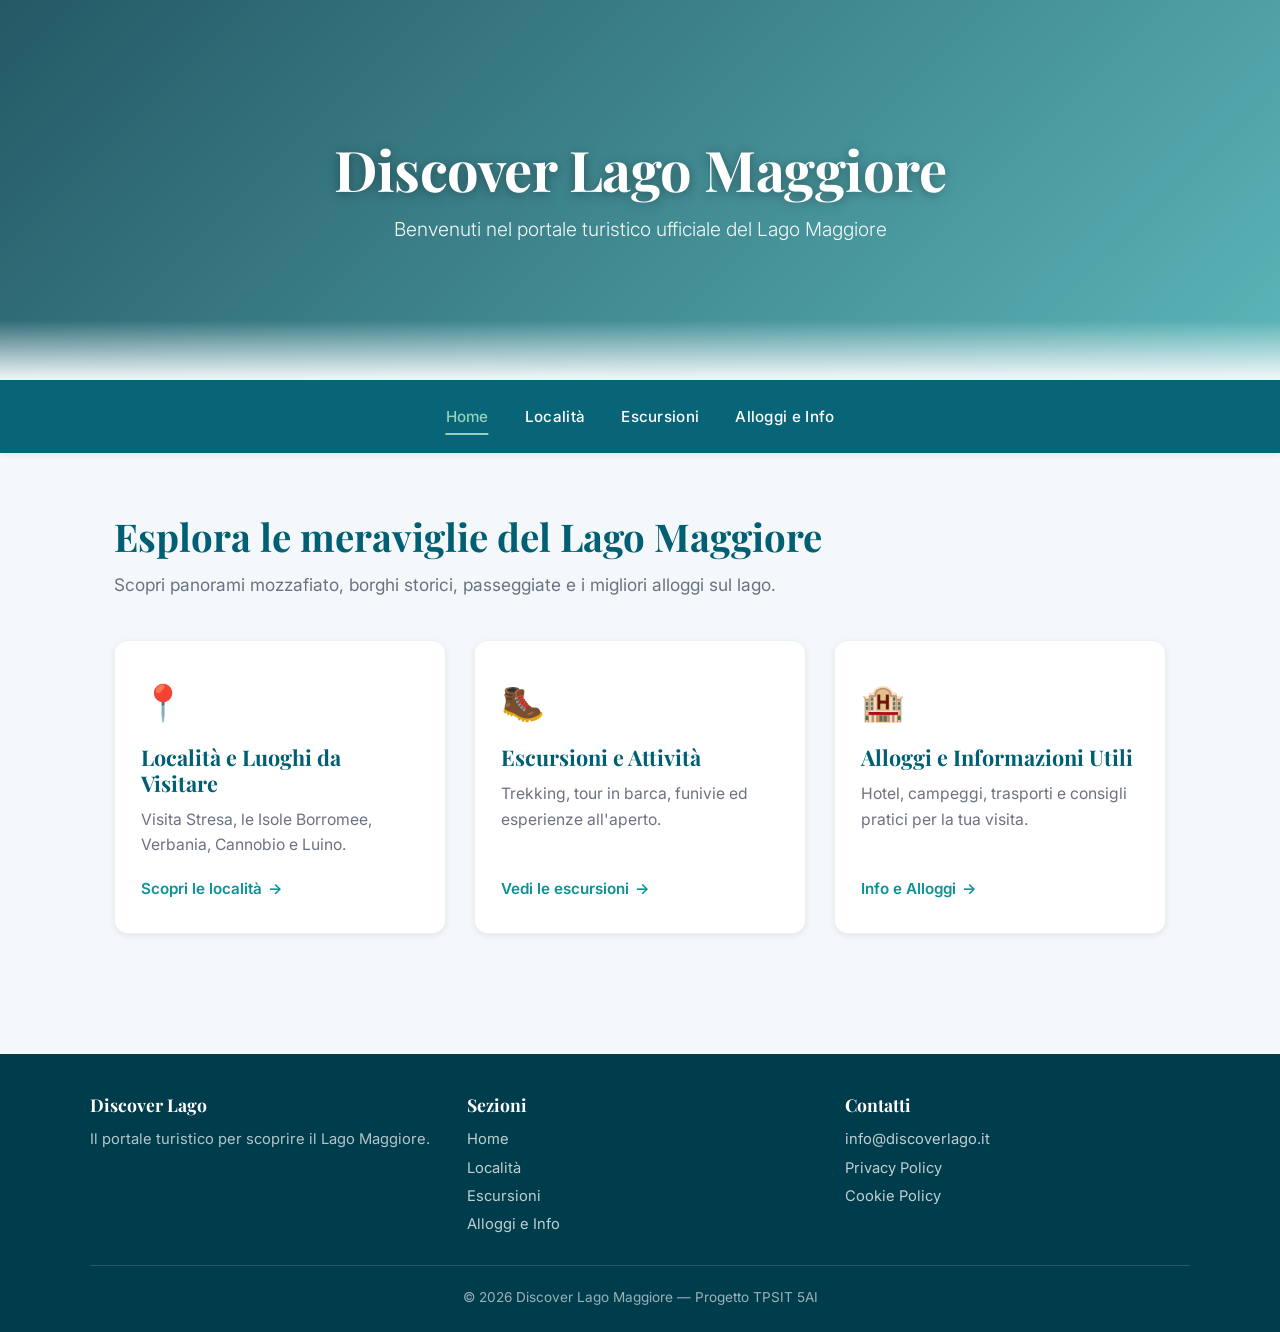
==== index.html @ 08372417 "Add files via upload" ====
<!DOCTYPE html>
<html lang="it">
<head>
    <meta charset="UTF-8">
    <meta name="viewport" content="width=device-width, initial-scale=1.0">
    <meta name="description" content="Portale turistico ufficiale del Lago Maggiore: località, escursioni, alloggi e informazioni utili.">
    <title>Discover Lago Maggiore — Portale Turistico</title>

    <link rel="preconnect" href="https://fonts.googleapis.com">
    <link rel="preconnect" href="https://fonts.gstatic.com" crossorigin>
    <link href="https://fonts.googleapis.com/css2?family=Playfair+Display:wght@600;700&family=Inter:wght@300;400;500;600&display=swap" rel="stylesheet">
    <link rel="stylesheet" href="style.css">
</head>
<body>

    <header class="hero hero--home">
        <h1>Discover Lago Maggiore</h1>
        <p>Benvenuti nel portale turistico ufficiale del Lago Maggiore</p>
    </header>

    <nav aria-label="Navigazione principale">
        <a href="index.html" aria-current="page">Home</a>
        <a href="localita.html">Località</a>
        <a href="escursioni.html">Escursioni</a>
        <a href="alloggi_info.html">Alloggi e Info</a>
    </nav>

    <main>
        <h2 class="page-title">Esplora le meraviglie del Lago Maggiore</h2>
        <p class="page-subtitle">Scopri panorami mozzafiato, borghi storici, passeggiate e i migliori alloggi sul lago.</p>

        <div class="card-container">
            <article class="card">
                <div class="card-icon" aria-hidden="true">📍</div>
                <h3>Località e Luoghi da Visitare</h3>
                <p>Visita Stresa, le Isole Borromee, Verbania, Cannobio e Luino.</p>
                <a href="localita.html">Scopri le località <span aria-hidden="true">→</span></a>
            </article>

            <article class="card">
                <div class="card-icon" aria-hidden="true">🥾</div>
                <h3>Escursioni e Attività</h3>
                <p>Trekking, tour in barca, funivie ed esperienze all'aperto.</p>
                <a href="escursioni.html">Vedi le escursioni <span aria-hidden="true">→</span></a>
            </article>

            <article class="card">
                <div class="card-icon" aria-hidden="true">🏨</div>
                <h3>Alloggi e Informazioni Utili</h3>
                <p>Hotel, campeggi, trasporti e consigli pratici per la tua visita.</p>
                <a href="alloggi_info.html">Info e Alloggi <span aria-hidden="true">→</span></a>
            </article>
        </div>
    </main>

    <footer>
        <div class="footer-content">
            <div>
                <h4>Discover Lago</h4>
                <p>Il portale turistico per scoprire il Lago Maggiore.</p>
            </div>
            <div>
                <h4>Sezioni</h4>
                <a href="index.html">Home</a>
                <a href="localita.html">Località</a>
                <a href="escursioni.html">Escursioni</a>
                <a href="alloggi_info.html">Alloggi e Info</a>
            </div>
            <div>
                <h4>Contatti</h4>
                <a href="mailto:info@discoverlago.it">info@discoverlago.it</a>
                <a href="#">Privacy Policy</a>
                <a href="#">Cookie Policy</a>
            </div>
        </div>
        <p class="footer-copy">&copy; 2026 Discover Lago Maggiore — Progetto TPSIT 5AI</p>
    </footer>

</body>
</html>
---- style.css ----
/* ============================================================
   DISCOVER LAGO MAGGIORE — Foglio di stile condiviso
   ============================================================ */

/* ---------- RESET & VARIABILI ---------- */
*, *::before, *::after {
    box-sizing: border-box;
    margin: 0;
    padding: 0;
}

:root {
    --primary:       #005f73;
    --primary-dark:  #003d4c;
    --accent:        #0a9396;
    --accent-light:  #94d2bd;
    --sand:          #ee9b00;
    --bg:            #f4f8fb;
    --text:          #1f2937;
    --text-muted:    #6b7280;
    --white:         #ffffff;
    --shadow-sm:     0 2px 6px rgba(0, 0, 0, 0.08);
    --shadow-md:     0 8px 24px rgba(0, 0, 0, 0.10);
    --shadow-lg:     0 16px 40px rgba(0, 95, 115, 0.20);
    --radius:        14px;
    --radius-sm:     8px;
    --transition:    all 0.3s ease;
}

/* ---------- BASE ---------- */
html { scroll-behavior: smooth; }

body {
    font-family: 'Inter', system-ui, -apple-system, sans-serif;
    background-color: var(--bg);
    color: var(--text);
    line-height: 1.65;
    -webkit-font-smoothing: antialiased;
    min-height: 100vh;
    display: flex;
    flex-direction: column;
}

h1, h2, h3, h4 {
    font-family: 'Playfair Display', Georgia, serif;
    line-height: 1.2;
}

img { max-width: 100%; display: block; }

a { color: var(--accent); }

/* ---------- HEADER / HERO ---------- */
header.hero {
    position: relative;
    min-height: 380px;
    display: flex;
    flex-direction: column;
    justify-content: center;
    align-items: center;
    text-align: center;
    padding: 70px 20px;
    color: var(--white);
    overflow: hidden;
}

header.hero::before {
    content: '';
    position: absolute;
    inset: 0;
    background: linear-gradient(135deg, rgba(0, 61, 76, 0.85), rgba(10, 147, 150, 0.65));
    z-index: 0;
}

header.hero::after {
    content: '';
    position: absolute;
    bottom: 0; left: 0; right: 0;
    height: 60px;
    background: linear-gradient(to bottom, transparent, var(--bg));
    pointer-events: none;
    z-index: 1;
}

header.hero > * { position: relative; z-index: 2; }

header.hero h1 {
    font-size: clamp(2rem, 5vw, 3.5rem);
    font-weight: 700;
    letter-spacing: -0.5px;
    margin-bottom: 12px;
    text-shadow: 0 2px 12px rgba(0, 0, 0, 0.35);
}

header.hero p {
    font-size: clamp(1rem, 2vw, 1.2rem);
    font-weight: 300;
    max-width: 640px;
    opacity: 0.95;
}

/* Sfondi hero per pagina */
.hero--home {
    background: url('https://images.unsplash.com/photo-1533165861871-8b780b3d1605?auto=format&fit=crop&w=1600&q=80') center/cover no-repeat;
}
.hero--localita {
    background: url('https://images.unsplash.com/photo-1516483638261-f4dbaf036963?auto=format&fit=crop&w=1600&q=80') center/cover no-repeat;
}
.hero--escursioni {
    background: url('https://images.unsplash.com/photo-1551632811-561732d1e306?auto=format&fit=crop&w=1600&q=80') center/cover no-repeat;
}
.hero--alloggi {
    background: url('https://images.unsplash.com/photo-1571003123894-1f0594d2b5d9?auto=format&fit=crop&w=1600&q=80') center/cover no-repeat;
}

/* ---------- NAV ---------- */
nav {
    position: sticky;
    top: 0;
    z-index: 100;
    background: rgba(0, 95, 115, 0.97);
    backdrop-filter: blur(8px);
    -webkit-backdrop-filter: blur(8px);
    padding: 14px 20px;
    text-align: center;
    box-shadow: var(--shadow-sm);
}

nav a {
    display: inline-block;
    color: var(--white);
    text-decoration: none;
    margin: 6px 16px;
    font-weight: 500;
    font-size: 0.95rem;
    letter-spacing: 0.3px;
    position: relative;
    padding: 4px 0;
    transition: var(--transition);
}

nav a::after {
    content: '';
    position: absolute;
    bottom: -2px;
    left: 50%;
    width: 0;
    height: 2px;
    background: var(--accent-light);
    transition: var(--transition);
    transform: translateX(-50%);
}

nav a:hover::after,
nav a:focus-visible::after,
nav a[aria-current="page"]::after {
    width: 100%;
}

nav a:hover,
nav a[aria-current="page"] {
    color: var(--accent-light);
}

/* ---------- MAIN ---------- */
main {
    max-width: 1100px;
    margin: 0 auto;
    padding: 60px 24px 40px;
    width: 100%;
    flex: 1;
}

.page-title {
    font-size: clamp(1.8rem, 3.5vw, 2.4rem);
    color: var(--primary);
    margin-bottom: 12px;
}

.page-subtitle {
    font-size: 1.08rem;
    color: var(--text-muted);
    max-width: 720px;
    margin-bottom: 40px;
}

/* ---------- CARD BASE ---------- */
.card-container {
    display: grid;
    grid-template-columns: repeat(auto-fit, minmax(280px, 1fr));
    gap: 28px;
    margin-top: 20px;
}

.card {
    position: relative;
    background: var(--white);
    border-radius: var(--radius);
    padding: 32px 26px;
    box-shadow: var(--shadow-sm);
    border: 1px solid rgba(0, 95, 115, 0.08);
    overflow: hidden;
    transition: var(--transition);
    display: flex;
    flex-direction: column;
}

.card::before {
    content: '';
    position: absolute;
    top: 0; left: 0;
    width: 100%;
    height: 5px;
    background: linear-gradient(90deg, var(--accent), var(--accent-light));
    transform: scaleX(0);
    transform-origin: left;
    transition: transform 0.4s ease;
}

.card:hover {
    transform: translateY(-8px);
    box-shadow: var(--shadow-lg);
    border-color: transparent;
}

.card:hover::before { transform: scaleX(1); }

.card-icon {
    font-size: 2.2rem;
    margin-bottom: 14px;
    display: inline-block;
    transition: transform 0.3s ease;
}

.card:hover .card-icon { transform: scale(1.15) rotate(-5deg); }

.card h3 {
    font-size: 1.35rem;
    color: var(--primary);
    margin-bottom: 10px;
}

.card p {
    color: var(--text-muted);
    font-size: 0.98rem;
    flex-grow: 1;
}

.card a {
    display: inline-flex;
    align-items: center;
    gap: 6px;
    margin-top: 18px;
    color: var(--accent);
    font-weight: 600;
    font-size: 0.95rem;
    text-decoration: none;
    transition: var(--transition);
}

.card a span { transition: transform 0.3s ease; }
.card a:hover, .card a:focus-visible { color: var(--primary); }
.card a:hover span { transform: translateX(4px); }

/* ---------- IMAGE CARD (Località / Escursioni) ---------- */
.image-card {
    background: var(--white);
    border-radius: var(--radius);
    overflow: hidden;
    box-shadow: var(--shadow-sm);
    border: 1px solid rgba(0, 95, 115, 0.08);
    transition: var(--transition);
    display: flex;
    flex-direction: column;
}

.image-card:hover {
    transform: translateY(-8px);
    box-shadow: var(--shadow-lg);
}

.image-card-media {
    position: relative;
    height: 200px;
    overflow: hidden;
}

.image-card-media img {
    width: 100%;
    height: 100%;
    object-fit: cover;
    transition: transform 0.6s ease;
}

.image-card:hover .image-card-media img {
    transform: scale(1.08);
}

.image-card-media::after {
    content: '';
    position: absolute;
    inset: 0;
    background: linear-gradient(to top, rgba(0, 0, 0, 0.55), transparent 55%);
    pointer-events: none;
}

.image-card-badge {
    position: absolute;
    top: 14px;
    left: 14px;
    z-index: 2;
    background: var(--sand);
    color: var(--white);
    width: 38px;
    height: 38px;
    border-radius: 50%;
    display: flex;
    align-items: center;
    justify-content: center;
    font-family: 'Playfair Display', serif;
    font-weight: 700;
    font-size: 1.15rem;
    box-shadow: 0 4px 12px rgba(0, 0, 0, 0.25);
}

.image-card-title {
    position: absolute;
    bottom: 12px;
    left: 18px;
    right: 18px;
    z-index: 2;
    color: var(--white);
    font-family: 'Playfair Display', serif;
    font-size: 1.25rem;
    font-weight: 700;
    text-shadow: 0 2px 6px rgba(0, 0, 0, 0.4);
}

.image-card-body {
    padding: 20px 22px 24px;
}

.image-card-body p {
    color: var(--text-muted);
    font-size: 0.97rem;
    margin: 0;
}

/* ---------- ICON LIST (Alloggi) ---------- */
.icon-list {
    list-style: none;
    padding: 0;
    margin: 0;
    display: flex;
    flex-direction: column;
    gap: 18px;
}

.icon-list li {
    display: flex;
    gap: 14px;
    align-items: flex-start;
}

.icon-list-icon {
    flex-shrink: 0;
    width: 42px;
    height: 42px;
    border-radius: 50%;
    background: linear-gradient(135deg, var(--accent-light), var(--accent));
    color: var(--white);
    display: flex;
    align-items: center;
    justify-content: center;
    font-size: 1.2rem;
    box-shadow: 0 4px 10px rgba(10, 147, 150, 0.25);
}

.icon-list-content strong {
    display: block;
    color: var(--primary);
    font-size: 1rem;
    margin-bottom: 2px;
}

.icon-list-content span {
    display: block;
    color: var(--text-muted);
    font-size: 0.93rem;
}

/* ---------- FOOTER ---------- */
footer {
    background: var(--primary-dark);
    color: rgba(255, 255, 255, 0.85);
    padding: 40px 24px 24px;
    margin-top: 80px;
    font-size: 0.92rem;
}

.footer-content {
    max-width: 1100px;
    margin: 0 auto;
    display: grid;
    grid-template-columns: repeat(auto-fit, minmax(220px, 1fr));
    gap: 32px;
    padding-bottom: 24px;
    border-bottom: 1px solid rgba(255, 255, 255, 0.15);
}

.footer-content h4 {
    color: var(--white);
    margin-bottom: 12px;
    font-size: 1.1rem;
}

.footer-content a {
    color: rgba(255, 255, 255, 0.75);
    text-decoration: none;
    display: block;
    margin: 4px 0;
    transition: var(--transition);
}

.footer-content a:hover {
    color: var(--accent-light);
    padding-left: 4px;
}

.footer-content p {
    color: rgba(255, 255, 255, 0.7);
}

.footer-copy {
    max-width: 1100px;
    margin: 20px auto 0;
    text-align: center;
    color: rgba(255, 255, 255, 0.6);
    font-size: 0.85rem;
}

/* ---------- RESPONSIVE ---------- */
@media (max-width: 640px) {
    header.hero {
        min-height: 300px;
        padding: 50px 16px;
    }
    nav a {
        margin: 4px 10px;
        font-size: 0.88rem;
    }
    main { padding: 40px 16px 20px; }
    .card { padding: 26px 22px; }
    .card-container { gap: 20px; }
    .image-card-media { height: 180px; }
    .image-card-title { font-size: 1.1rem; }
}

/* ---------- ANIMAZIONI ---------- */
@keyframes fadeInUp {
    from { opacity: 0; transform: translateY(24px); }
    to   { opacity: 1; transform: translateY(0); }
}

.card,
.image-card {
    animation: fadeInUp 0.6s ease both;
}

.card:nth-child(1), .image-card:nth-child(1) { animation-delay: 0.05s; }
.card:nth-child(2), .image-card:nth-child(2) { animation-delay: 0.12s; }
.card:nth-child(3), .image-card:nth-child(3) { animation-delay: 0.19s; }
.image-card:nth-child(4) { animation-delay: 0.26s; }
.image-card:nth-child(5) { animation-delay: 0.33s; }

@media (prefers-reduced-motion: reduce) {
    *, *::before, *::after {
        animation-duration: 0.01ms !important;
        transition-duration: 0.01ms !important;
    }
}
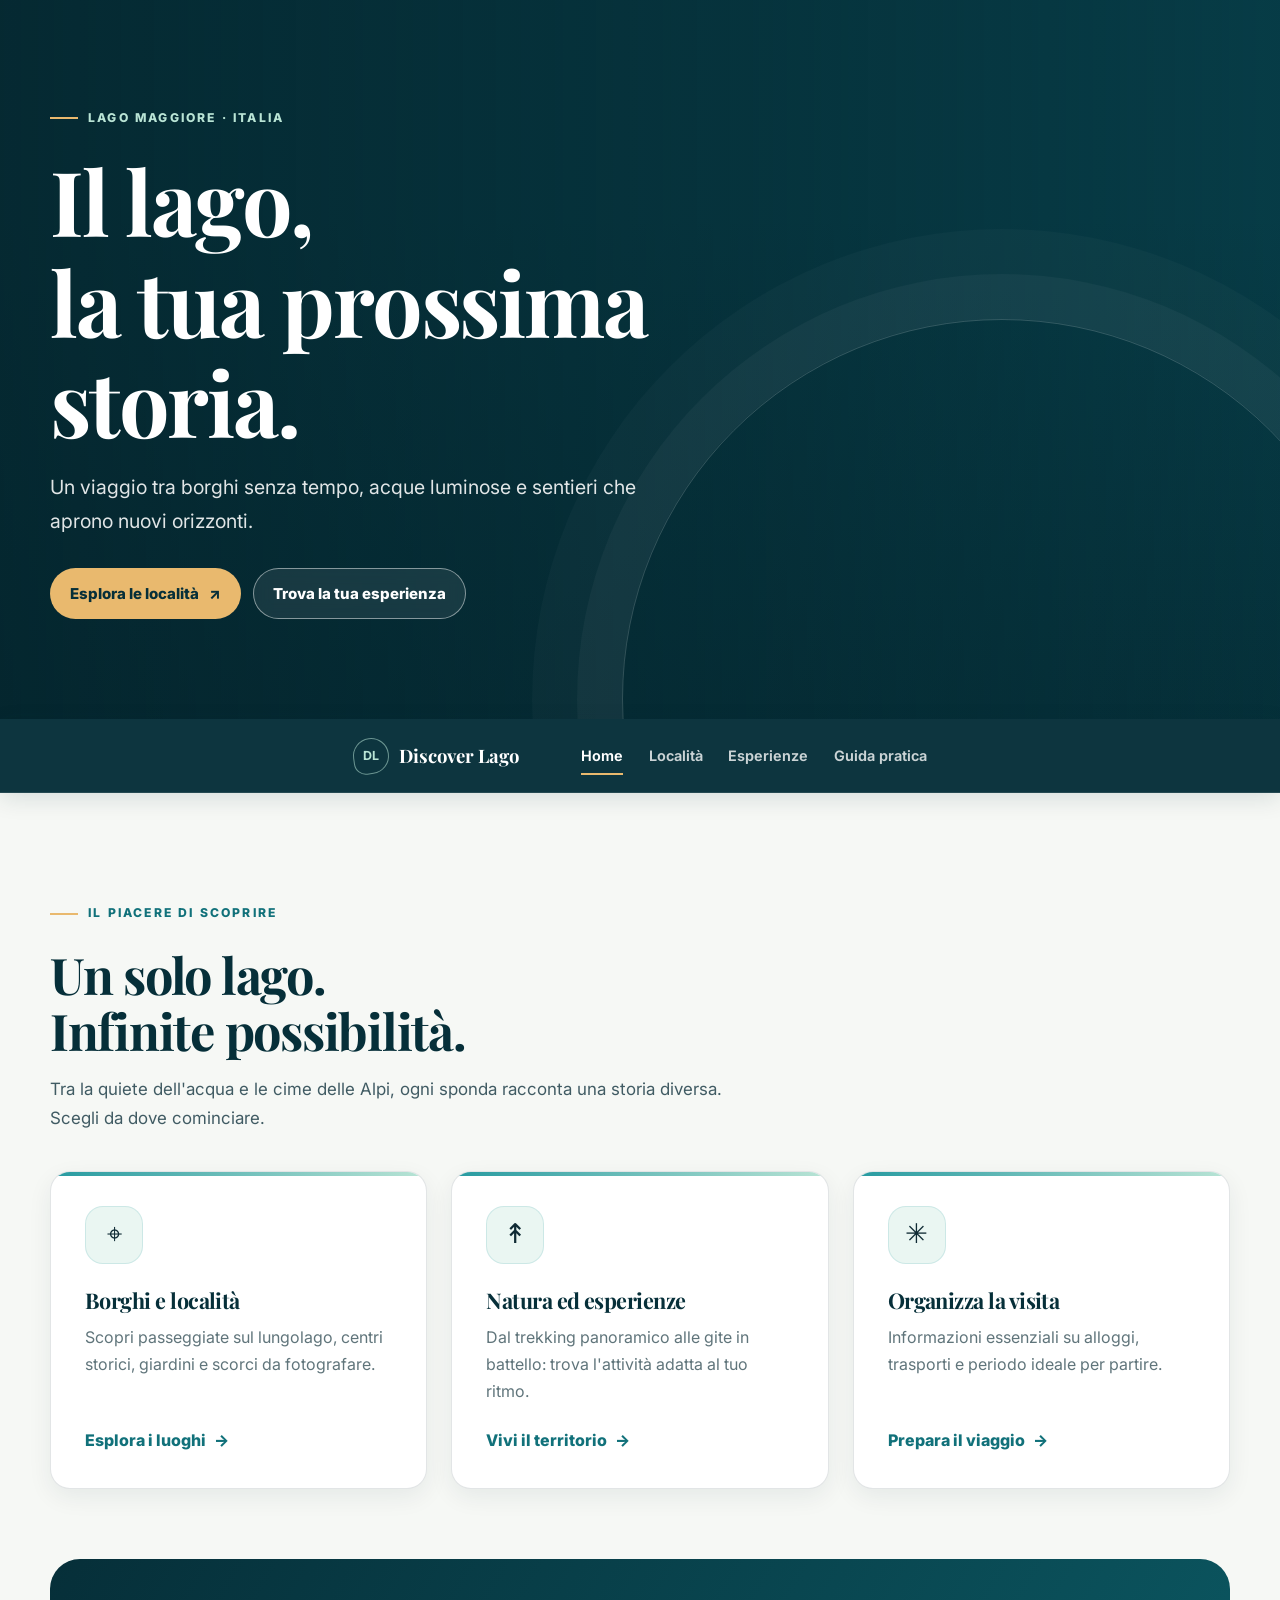
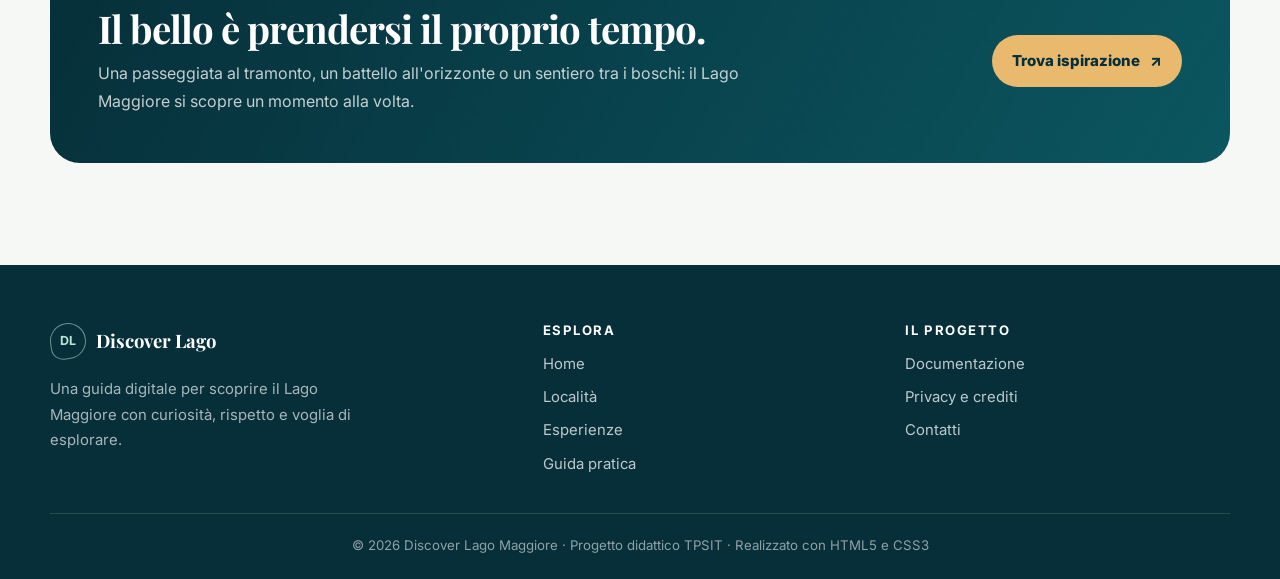
==== commit 0c03354f: "feat: refresh home page and navigation" ====
--- a/index.html
+++ b/index.html
@@ -1,80 +1,61 @@
-<!DOCTYPE html>
-<html lang="it">
-<head>
-    <meta charset="UTF-8">
-    <meta name="viewport" content="width=device-width, initial-scale=1.0">
-    <meta name="description" content="Portale turistico ufficiale del Lago Maggiore: località, escursioni, alloggi e informazioni utili.">
-    <title>Discover Lago Maggiore — Portale Turistico</title>
-
-    <link rel="preconnect" href="https://fonts.googleapis.com">
-    <link rel="preconnect" href="https://fonts.gstatic.com" crossorigin>
-    <link href="https://fonts.googleapis.com/css2?family=Playfair+Display:wght@600;700&family=Inter:wght@300;400;500;600&display=swap" rel="stylesheet">
-    <link rel="stylesheet" href="style.css">
-</head>
-<body>
-
-    <header class="hero hero--home">
-        <h1>Discover Lago Maggiore</h1>
-        <p>Benvenuti nel portale turistico ufficiale del Lago Maggiore</p>
-    </header>
-
-    <nav aria-label="Navigazione principale">
-        <a href="index.html" aria-current="page">Home</a>
-        <a href="localita.html">Località</a>
-        <a href="escursioni.html">Escursioni</a>
-        <a href="alloggi_info.html">Alloggi e Info</a>
-    </nav>
-
-    <main>
-        <h2 class="page-title">Esplora le meraviglie del Lago Maggiore</h2>
-        <p class="page-subtitle">Scopri panorami mozzafiato, borghi storici, passeggiate e i migliori alloggi sul lago.</p>
-
-        <div class="card-container">
-            <article class="card">
-                <div class="card-icon" aria-hidden="true">📍</div>
-                <h3>Località e Luoghi da Visitare</h3>
-                <p>Visita Stresa, le Isole Borromee, Verbania, Cannobio e Luino.</p>
-                <a href="localita.html">Scopri le località <span aria-hidden="true">→</span></a>
-            </article>
-
-            <article class="card">
-                <div class="card-icon" aria-hidden="true">🥾</div>
-                <h3>Escursioni e Attività</h3>
-                <p>Trekking, tour in barca, funivie ed esperienze all'aperto.</p>
-                <a href="escursioni.html">Vedi le escursioni <span aria-hidden="true">→</span></a>
-            </article>
-
-            <article class="card">
-                <div class="card-icon" aria-hidden="true">🏨</div>
-                <h3>Alloggi e Informazioni Utili</h3>
-                <p>Hotel, campeggi, trasporti e consigli pratici per la tua visita.</p>
-                <a href="alloggi_info.html">Info e Alloggi <span aria-hidden="true">→</span></a>
-            </article>
-        </div>
-    </main>
-
-    <footer>
-        <div class="footer-content">
-            <div>
-                <h4>Discover Lago</h4>
-                <p>Il portale turistico per scoprire il Lago Maggiore.</p>
-            </div>
-            <div>
-                <h4>Sezioni</h4>
-                <a href="index.html">Home</a>
-                <a href="localita.html">Località</a>
-                <a href="escursioni.html">Escursioni</a>
-                <a href="alloggi_info.html">Alloggi e Info</a>
-            </div>
-            <div>
-                <h4>Contatti</h4>
-                <a href="mailto:info@discoverlago.it">info@discoverlago.it</a>
-                <a href="#">Privacy Policy</a>
-                <a href="#">Cookie Policy</a>
-            </div>
-        </div>
-        <p class="footer-copy">&copy; 2026 Discover Lago Maggiore — Progetto TPSIT 5AI</p>
-    </footer>
-
-</body>
+<!doctype html>
+<html lang="it">
+<head>
+  <meta charset="utf-8">
+  <meta name="viewport" content="width=device-width, initial-scale=1">
+  <meta name="description" content="Scopri il Lago Maggiore: località, escursioni, esperienze all'aperto e consigli pratici per organizzare il tuo viaggio.">
+  <meta name="theme-color" content="#062f39">
+  <title>Discover Lago — Scopri il Lago Maggiore</title>
+  <link rel="preconnect" href="https://fonts.googleapis.com">
+  <link rel="preconnect" href="https://fonts.gstatic.com" crossorigin>
+  <link href="https://fonts.googleapis.com/css2?family=Inter:wght@400;500;600;700;800&family=Playfair+Display:wght@600;700&display=swap" rel="stylesheet">
+  <link rel="stylesheet" href="style.css">
+</head>
+<body>
+<a class="skip-link" href="#contenuto">Salta al contenuto</a>
+<header class="hero hero--home">
+  <div class="hero-content">
+    <span class="eyebrow">Lago Maggiore · Italia</span>
+    <h1>Il lago, <br>la tua prossima storia.</h1><p>Un viaggio tra borghi senza tempo, acque luminose e sentieri che aprono nuovi orizzonti.</p><div class="hero-actions"><a class="button" href="localita.html">Esplora le località <span aria-hidden="true">↗</span></a><a class="button button--ghost" href="escursioni.html">Trova la tua esperienza</a></div>
+  </div>
+</header>
+<div class="site-nav">
+  <a class="brand" href="index.html" aria-label="Discover Lago — pagina iniziale"><span class="brand-mark" aria-hidden="true"><span>DL</span></span>Discover Lago</a>
+  <nav aria-label="Navigazione principale">
+    <a href="index.html" aria-current="page">Home</a>
+    <a href="localita.html" >Località</a>
+    <a href="escursioni.html" >Esperienze</a>
+    <a href="alloggi_info.html" >Guida pratica</a>
+  </nav>
+</div>
+<main id="contenuto">
+  <section aria-labelledby="intro-title">
+    <div class="section-heading">
+      <span class="eyebrow">Il piacere di scoprire</span>
+      <h2 id="intro-title">Un solo lago.<br>Infinite possibilità.</h2>
+      <p>Tra la quiete dell'acqua e le cime delle Alpi, ogni sponda racconta una storia diversa. Scegli da dove cominciare.</p>
+    </div>
+    <div class="card-container">
+      <article class="card"><div class="card-icon" aria-hidden="true">⌖</div><h3>Borghi e località</h3><p>Scopri passeggiate sul lungolago, centri storici, giardini e scorci da fotografare.</p><a class="card-link" href="localita.html">Esplora i luoghi <span aria-hidden="true">→</span></a></article>
+      <article class="card"><div class="card-icon" aria-hidden="true">↟</div><h3>Natura ed esperienze</h3><p>Dal trekking panoramico alle gite in battello: trova l'attività adatta al tuo ritmo.</p><a class="card-link" href="escursioni.html">Vivi il territorio <span aria-hidden="true">→</span></a></article>
+      <article class="card"><div class="card-icon" aria-hidden="true">✳</div><h3>Organizza la visita</h3><p>Informazioni essenziali su alloggi, trasporti e periodo ideale per partire.</p><a class="card-link" href="alloggi_info.html">Prepara il viaggio <span aria-hidden="true">→</span></a></article>
+    </div>
+  </section>
+  <section class="feature-band" aria-labelledby="feature-title">
+    <div><h2 id="feature-title">Il bello è prendersi il proprio tempo.</h2><p>Una passeggiata al tramonto, un battello all'orizzonte o un sentiero tra i boschi: il Lago Maggiore si scopre un momento alla volta.</p></div>
+    <a class="button" href="escursioni.html">Trova ispirazione <span aria-hidden="true">↗</span></a>
+  </section>
+</main>
+<footer>
+  <div class="footer-content">
+    <div class="footer-brand">
+      <a class="brand" href="index.html"><span class="brand-mark" aria-hidden="true"><span>DL</span></span>Discover Lago</a>
+      <p>Una guida digitale per scoprire il Lago Maggiore con curiosità, rispetto e voglia di esplorare.</p>
+    </div>
+    <div><h2>Esplora</h2><div class="footer-links"><a href="index.html">Home</a><a href="localita.html">Località</a><a href="escursioni.html">Esperienze</a><a href="alloggi_info.html">Guida pratica</a></div></div>
+    <div><h2>Il progetto</h2><div class="footer-links"><a href="README.md">Documentazione</a><a href="privacy.html">Privacy e crediti</a><a href="mailto:info@discoverlago.it">Contatti</a></div></div>
+  </div>
+  <div class="footer-bottom">© 2026 Discover Lago Maggiore · Progetto didattico TPSIT · Realizzato con HTML5 e CSS3</div>
+</footer>
+</body>
 </html>
--- a/style.css
+++ b/style.css
@@ -1,481 +1,378 @@
-/* ============================================================
-   DISCOVER LAGO MAGGIORE — Foglio di stile condiviso
-   ============================================================ */
-
-/* ---------- RESET & VARIABILI ---------- */
-*, *::before, *::after {
-    box-sizing: border-box;
-    margin: 0;
-    padding: 0;
-}
-
-:root {
-    --primary:       #005f73;
-    --primary-dark:  #003d4c;
-    --accent:        #0a9396;
-    --accent-light:  #94d2bd;
-    --sand:          #ee9b00;
-    --bg:            #f4f8fb;
-    --text:          #1f2937;
-    --text-muted:    #6b7280;
-    --white:         #ffffff;
-    --shadow-sm:     0 2px 6px rgba(0, 0, 0, 0.08);
-    --shadow-md:     0 8px 24px rgba(0, 0, 0, 0.10);
-    --shadow-lg:     0 16px 40px rgba(0, 95, 115, 0.20);
-    --radius:        14px;
-    --radius-sm:     8px;
-    --transition:    all 0.3s ease;
-}
-
-/* ---------- BASE ---------- */
-html { scroll-behavior: smooth; }
-
-body {
-    font-family: 'Inter', system-ui, -apple-system, sans-serif;
-    background-color: var(--bg);
-    color: var(--text);
-    line-height: 1.65;
-    -webkit-font-smoothing: antialiased;
-    min-height: 100vh;
-    display: flex;
-    flex-direction: column;
-}
-
-h1, h2, h3, h4 {
-    font-family: 'Playfair Display', Georgia, serif;
-    line-height: 1.2;
-}
-
-img { max-width: 100%; display: block; }
-
-a { color: var(--accent); }
-
-/* ---------- HEADER / HERO ---------- */
-header.hero {
-    position: relative;
-    min-height: 380px;
-    display: flex;
-    flex-direction: column;
-    justify-content: center;
-    align-items: center;
-    text-align: center;
-    padding: 70px 20px;
-    color: var(--white);
-    overflow: hidden;
-}
-
-header.hero::before {
-    content: '';
-    position: absolute;
-    inset: 0;
-    background: linear-gradient(135deg, rgba(0, 61, 76, 0.85), rgba(10, 147, 150, 0.65));
-    z-index: 0;
-}
-
-header.hero::after {
-    content: '';
-    position: absolute;
-    bottom: 0; left: 0; right: 0;
-    height: 60px;
-    background: linear-gradient(to bottom, transparent, var(--bg));
-    pointer-events: none;
-    z-index: 1;
-}
-
-header.hero > * { position: relative; z-index: 2; }
-
-header.hero h1 {
-    font-size: clamp(2rem, 5vw, 3.5rem);
-    font-weight: 700;
-    letter-spacing: -0.5px;
-    margin-bottom: 12px;
-    text-shadow: 0 2px 12px rgba(0, 0, 0, 0.35);
-}
-
-header.hero p {
-    font-size: clamp(1rem, 2vw, 1.2rem);
-    font-weight: 300;
-    max-width: 640px;
-    opacity: 0.95;
-}
-
-/* Sfondi hero per pagina */
-.hero--home {
-    background: url('https://images.unsplash.com/photo-1533165861871-8b780b3d1605?auto=format&fit=crop&w=1600&q=80') center/cover no-repeat;
-}
-.hero--localita {
-    background: url('https://images.unsplash.com/photo-1516483638261-f4dbaf036963?auto=format&fit=crop&w=1600&q=80') center/cover no-repeat;
-}
-.hero--escursioni {
-    background: url('https://images.unsplash.com/photo-1551632811-561732d1e306?auto=format&fit=crop&w=1600&q=80') center/cover no-repeat;
-}
-.hero--alloggi {
-    background: url('https://images.unsplash.com/photo-1571003123894-1f0594d2b5d9?auto=format&fit=crop&w=1600&q=80') center/cover no-repeat;
-}
-
-/* ---------- NAV ---------- */
-nav {
-    position: sticky;
-    top: 0;
-    z-index: 100;
-    background: rgba(0, 95, 115, 0.97);
-    backdrop-filter: blur(8px);
-    -webkit-backdrop-filter: blur(8px);
-    padding: 14px 20px;
-    text-align: center;
-    box-shadow: var(--shadow-sm);
-}
-
-nav a {
-    display: inline-block;
-    color: var(--white);
-    text-decoration: none;
-    margin: 6px 16px;
-    font-weight: 500;
-    font-size: 0.95rem;
-    letter-spacing: 0.3px;
-    position: relative;
-    padding: 4px 0;
-    transition: var(--transition);
-}
-
-nav a::after {
-    content: '';
-    position: absolute;
-    bottom: -2px;
-    left: 50%;
-    width: 0;
-    height: 2px;
-    background: var(--accent-light);
-    transition: var(--transition);
-    transform: translateX(-50%);
-}
-
-nav a:hover::after,
-nav a:focus-visible::after,
-nav a[aria-current="page"]::after {
-    width: 100%;
-}
-
-nav a:hover,
-nav a[aria-current="page"] {
-    color: var(--accent-light);
-}
-
-/* ---------- MAIN ---------- */
-main {
-    max-width: 1100px;
-    margin: 0 auto;
-    padding: 60px 24px 40px;
-    width: 100%;
-    flex: 1;
-}
-
-.page-title {
-    font-size: clamp(1.8rem, 3.5vw, 2.4rem);
-    color: var(--primary);
-    margin-bottom: 12px;
-}
-
-.page-subtitle {
-    font-size: 1.08rem;
-    color: var(--text-muted);
-    max-width: 720px;
-    margin-bottom: 40px;
-}
-
-/* ---------- CARD BASE ---------- */
-.card-container {
-    display: grid;
-    grid-template-columns: repeat(auto-fit, minmax(280px, 1fr));
-    gap: 28px;
-    margin-top: 20px;
-}
-
-.card {
-    position: relative;
-    background: var(--white);
-    border-radius: var(--radius);
-    padding: 32px 26px;
-    box-shadow: var(--shadow-sm);
-    border: 1px solid rgba(0, 95, 115, 0.08);
-    overflow: hidden;
-    transition: var(--transition);
-    display: flex;
-    flex-direction: column;
-}
-
-.card::before {
-    content: '';
-    position: absolute;
-    top: 0; left: 0;
-    width: 100%;
-    height: 5px;
-    background: linear-gradient(90deg, var(--accent), var(--accent-light));
-    transform: scaleX(0);
-    transform-origin: left;
-    transition: transform 0.4s ease;
-}
-
-.card:hover {
-    transform: translateY(-8px);
-    box-shadow: var(--shadow-lg);
-    border-color: transparent;
-}
-
-.card:hover::before { transform: scaleX(1); }
-
-.card-icon {
-    font-size: 2.2rem;
-    margin-bottom: 14px;
-    display: inline-block;
-    transition: transform 0.3s ease;
-}
-
-.card:hover .card-icon { transform: scale(1.15) rotate(-5deg); }
-
-.card h3 {
-    font-size: 1.35rem;
-    color: var(--primary);
-    margin-bottom: 10px;
-}
-
-.card p {
-    color: var(--text-muted);
-    font-size: 0.98rem;
-    flex-grow: 1;
-}
-
-.card a {
-    display: inline-flex;
-    align-items: center;
-    gap: 6px;
-    margin-top: 18px;
-    color: var(--accent);
-    font-weight: 600;
-    font-size: 0.95rem;
-    text-decoration: none;
-    transition: var(--transition);
-}
-
-.card a span { transition: transform 0.3s ease; }
-.card a:hover, .card a:focus-visible { color: var(--primary); }
-.card a:hover span { transform: translateX(4px); }
-
-/* ---------- IMAGE CARD (Località / Escursioni) ---------- */
-.image-card {
-    background: var(--white);
-    border-radius: var(--radius);
-    overflow: hidden;
-    box-shadow: var(--shadow-sm);
-    border: 1px solid rgba(0, 95, 115, 0.08);
-    transition: var(--transition);
-    display: flex;
-    flex-direction: column;
-}
-
-.image-card:hover {
-    transform: translateY(-8px);
-    box-shadow: var(--shadow-lg);
-}
-
-.image-card-media {
-    position: relative;
-    height: 200px;
-    overflow: hidden;
-}
-
-.image-card-media img {
-    width: 100%;
-    height: 100%;
-    object-fit: cover;
-    transition: transform 0.6s ease;
-}
-
-.image-card:hover .image-card-media img {
-    transform: scale(1.08);
-}
-
-.image-card-media::after {
-    content: '';
-    position: absolute;
-    inset: 0;
-    background: linear-gradient(to top, rgba(0, 0, 0, 0.55), transparent 55%);
-    pointer-events: none;
-}
-
-.image-card-badge {
-    position: absolute;
-    top: 14px;
-    left: 14px;
-    z-index: 2;
-    background: var(--sand);
-    color: var(--white);
-    width: 38px;
-    height: 38px;
-    border-radius: 50%;
-    display: flex;
-    align-items: center;
-    justify-content: center;
-    font-family: 'Playfair Display', serif;
-    font-weight: 700;
-    font-size: 1.15rem;
-    box-shadow: 0 4px 12px rgba(0, 0, 0, 0.25);
-}
-
-.image-card-title {
-    position: absolute;
-    bottom: 12px;
-    left: 18px;
-    right: 18px;
-    z-index: 2;
-    color: var(--white);
-    font-family: 'Playfair Display', serif;
-    font-size: 1.25rem;
-    font-weight: 700;
-    text-shadow: 0 2px 6px rgba(0, 0, 0, 0.4);
-}
-
-.image-card-body {
-    padding: 20px 22px 24px;
-}
-
-.image-card-body p {
-    color: var(--text-muted);
-    font-size: 0.97rem;
-    margin: 0;
-}
-
-/* ---------- ICON LIST (Alloggi) ---------- */
-.icon-list {
-    list-style: none;
-    padding: 0;
-    margin: 0;
-    display: flex;
-    flex-direction: column;
-    gap: 18px;
-}
-
-.icon-list li {
-    display: flex;
-    gap: 14px;
-    align-items: flex-start;
-}
-
-.icon-list-icon {
-    flex-shrink: 0;
-    width: 42px;
-    height: 42px;
-    border-radius: 50%;
-    background: linear-gradient(135deg, var(--accent-light), var(--accent));
-    color: var(--white);
-    display: flex;
-    align-items: center;
-    justify-content: center;
-    font-size: 1.2rem;
-    box-shadow: 0 4px 10px rgba(10, 147, 150, 0.25);
-}
-
-.icon-list-content strong {
-    display: block;
-    color: var(--primary);
-    font-size: 1rem;
-    margin-bottom: 2px;
-}
-
-.icon-list-content span {
-    display: block;
-    color: var(--text-muted);
-    font-size: 0.93rem;
-}
-
-/* ---------- FOOTER ---------- */
-footer {
-    background: var(--primary-dark);
-    color: rgba(255, 255, 255, 0.85);
-    padding: 40px 24px 24px;
-    margin-top: 80px;
-    font-size: 0.92rem;
-}
-
-.footer-content {
-    max-width: 1100px;
-    margin: 0 auto;
-    display: grid;
-    grid-template-columns: repeat(auto-fit, minmax(220px, 1fr));
-    gap: 32px;
-    padding-bottom: 24px;
-    border-bottom: 1px solid rgba(255, 255, 255, 0.15);
-}
-
-.footer-content h4 {
-    color: var(--white);
-    margin-bottom: 12px;
-    font-size: 1.1rem;
-}
-
-.footer-content a {
-    color: rgba(255, 255, 255, 0.75);
-    text-decoration: none;
-    display: block;
-    margin: 4px 0;
-    transition: var(--transition);
-}
-
-.footer-content a:hover {
-    color: var(--accent-light);
-    padding-left: 4px;
-}
-
-.footer-content p {
-    color: rgba(255, 255, 255, 0.7);
-}
-
-.footer-copy {
-    max-width: 1100px;
-    margin: 20px auto 0;
-    text-align: center;
-    color: rgba(255, 255, 255, 0.6);
-    font-size: 0.85rem;
-}
-
-/* ---------- RESPONSIVE ---------- */
-@media (max-width: 640px) {
-    header.hero {
-        min-height: 300px;
-        padding: 50px 16px;
-    }
-    nav a {
-        margin: 4px 10px;
-        font-size: 0.88rem;
-    }
-    main { padding: 40px 16px 20px; }
-    .card { padding: 26px 22px; }
-    .card-container { gap: 20px; }
-    .image-card-media { height: 180px; }
-    .image-card-title { font-size: 1.1rem; }
-}
-
-/* ---------- ANIMAZIONI ---------- */
-@keyframes fadeInUp {
-    from { opacity: 0; transform: translateY(24px); }
-    to   { opacity: 1; transform: translateY(0); }
-}
-
-.card,
-.image-card {
-    animation: fadeInUp 0.6s ease both;
-}
-
-.card:nth-child(1), .image-card:nth-child(1) { animation-delay: 0.05s; }
-.card:nth-child(2), .image-card:nth-child(2) { animation-delay: 0.12s; }
-.card:nth-child(3), .image-card:nth-child(3) { animation-delay: 0.19s; }
-.image-card:nth-child(4) { animation-delay: 0.26s; }
-.image-card:nth-child(5) { animation-delay: 0.33s; }
-
-@media (prefers-reduced-motion: reduce) {
-    *, *::before, *::after {
-        animation-duration: 0.01ms !important;
-        transition-duration: 0.01ms !important;
-    }
-}+/* Discover Lago Maggiore — design system
+   HTML5 + CSS3, responsive, accessibile e senza dipendenze JavaScript. */
+
+:root {
+  color-scheme: light;
+  --ink: #102b35;
+  --ink-soft: #405b63;
+  --muted: #60757b;
+  --teal-950: #062f39;
+  --teal-900: #073f4a;
+  --teal-800: #0b5660;
+  --teal-700: #11717a;
+  --teal-500: #269aa0;
+  --mint: #b9e4d5;
+  --sand: #e9b96e;
+  --paper: #f6f8f5;
+  --surface: #ffffff;
+  --line: rgba(16, 43, 53, .12);
+  --shadow-sm: 0 8px 24px rgba(7, 47, 57, .07);
+  --shadow-lg: 0 24px 60px rgba(7, 47, 57, .16);
+  --radius-sm: 12px;
+  --radius-md: 20px;
+  --radius-lg: 30px;
+  --content: 1180px;
+  --ease: cubic-bezier(.2, .7, .2, 1);
+}
+
+*, *::before, *::after { box-sizing: border-box; }
+html { scroll-behavior: smooth; scroll-padding-top: 88px; }
+body {
+  margin: 0;
+  min-height: 100vh;
+  display: flex;
+  flex-direction: column;
+  color: var(--ink);
+  background: var(--paper);
+  font-family: Inter, ui-sans-serif, system-ui, -apple-system, BlinkMacSystemFont, "Segoe UI", sans-serif;
+  font-size: 16px;
+  line-height: 1.7;
+  -webkit-font-smoothing: antialiased;
+  text-rendering: optimizeLegibility;
+}
+img { display: block; max-width: 100%; }
+a { color: var(--teal-700); text-underline-offset: .22em; }
+a:hover { color: var(--teal-900); }
+button, a { -webkit-tap-highlight-color: transparent; }
+:focus-visible { outline: 3px solid var(--sand); outline-offset: 4px; }
+::selection { color: var(--teal-950); background: var(--mint); }
+
+h1, h2, h3, h4, p { margin-top: 0; }
+h1, h2, h3, h4 {
+  font-family: "Playfair Display", Georgia, serif;
+  font-weight: 700;
+  line-height: 1.12;
+  letter-spacing: -.025em;
+}
+h1 { font-size: clamp(2.7rem, 7vw, 5.8rem); }
+h2 { font-size: clamp(2rem, 4vw, 3.15rem); }
+h3 { font-size: 1.35rem; }
+p { color: var(--ink-soft); }
+
+.skip-link {
+  position: fixed;
+  top: 12px;
+  left: 12px;
+  z-index: 1000;
+  padding: 12px 18px;
+  transform: translateY(-160%);
+  color: var(--surface);
+  background: var(--teal-950);
+  border-radius: 10px;
+  font-weight: 700;
+}
+.skip-link:focus { transform: translateY(0); }
+
+/* Hero fotografico con contrasto garantito dal livello scuro. */
+.hero {
+  position: relative;
+  isolation: isolate;
+  display: flex;
+  min-height: clamp(390px, 54vw, 590px);
+  align-items: flex-end;
+  overflow: hidden;
+  padding: clamp(42px, 8vw, 100px) max(24px, calc((100vw - var(--content)) / 2));
+  color: var(--surface);
+  background-color: var(--teal-900);
+  background-position: center;
+  background-size: cover;
+}
+.hero::before {
+  position: absolute;
+  z-index: -1;
+  inset: 0;
+  content: "";
+  background:
+    linear-gradient(90deg, rgba(4, 35, 43, .78) 0%, rgba(4, 35, 43, .43) 58%, rgba(4, 35, 43, .12) 100%),
+    linear-gradient(0deg, rgba(4, 35, 43, .48), transparent 70%);
+}
+.hero::after {
+  position: absolute;
+  z-index: -1;
+  right: -8%;
+  bottom: -50%;
+  width: min(70vw, 760px);
+  aspect-ratio: 1;
+  border: 1px solid rgba(255,255,255,.18);
+  border-radius: 50%;
+  box-shadow: 0 0 0 45px rgba(255,255,255,.035), 0 0 0 90px rgba(255,255,255,.025);
+  content: "";
+}
+.hero--home { background-image: url("https://images.unsplash.com/photo-1533165861871-8b780b3d1605?auto=format&fit=crop&w=2200&q=85"); }
+.hero--localita { background-image: url("https://images.unsplash.com/photo-1516483638261-f4dbaf036963?auto=format&fit=crop&w=2200&q=85"); }
+.hero--escursioni { background-image: url("https://images.unsplash.com/photo-1551632811-561732d1e306?auto=format&fit=crop&w=2200&q=85"); }
+.hero--alloggi { background-image: url("https://images.unsplash.com/photo-1571003123894-1f0594d2b5d9?auto=format&fit=crop&w=2200&q=85"); }
+.hero-content { width: min(100%, 850px); }
+.eyebrow {
+  display: inline-flex;
+  align-items: center;
+  gap: 10px;
+  margin-bottom: 22px;
+  color: var(--mint);
+  font-size: .76rem;
+  font-weight: 800;
+  letter-spacing: .18em;
+  text-transform: uppercase;
+}
+.eyebrow::before { width: 28px; height: 2px; background: var(--sand); content: ""; }
+.hero h1 { max-width: 900px; margin-bottom: 20px; color: var(--surface); text-wrap: balance; }
+.hero p { max-width: 650px; margin-bottom: 30px; color: rgba(255,255,255,.88); font-size: clamp(1rem, 2vw, 1.22rem); }
+.hero-actions { display: flex; flex-wrap: wrap; gap: 12px; }
+
+.button {
+  display: inline-flex;
+  min-height: 48px;
+  align-items: center;
+  justify-content: center;
+  gap: 10px;
+  padding: 12px 19px;
+  border: 1px solid transparent;
+  border-radius: 999px;
+  background: var(--sand);
+  color: var(--teal-950);
+  font-size: .94rem;
+  font-weight: 800;
+  text-decoration: none;
+  transition: transform .25s var(--ease), background .25s var(--ease), box-shadow .25s var(--ease);
+}
+.button:hover { transform: translateY(-2px); background: #f3ca8c; color: var(--teal-950); box-shadow: 0 10px 24px rgba(0,0,0,.16); }
+.button--ghost { border-color: rgba(255,255,255,.48); background: rgba(255,255,255,.08); color: var(--surface); backdrop-filter: blur(8px); }
+.button--ghost:hover { background: rgba(255,255,255,.18); color: var(--surface); }
+
+/* Navigazione persistente e leggibile. */
+.site-nav {
+  position: sticky;
+  top: 0;
+  z-index: 50;
+  display: flex;
+  min-height: 74px;
+  align-items: center;
+  justify-content: center;
+  gap: clamp(12px, 3vw, 38px);
+  padding: 12px 22px;
+  border-bottom: 1px solid rgba(255,255,255,.1);
+  background: rgba(6, 47, 57, .97);
+  box-shadow: 0 6px 22px rgba(6, 47, 57, .12);
+  backdrop-filter: blur(16px);
+}
+.brand {
+  display: inline-flex;
+  align-items: center;
+  gap: 10px;
+  margin-right: clamp(10px, 2vw, 24px);
+  color: var(--surface);
+  font-family: "Playfair Display", Georgia, serif;
+  font-size: 1.16rem;
+  font-weight: 700;
+  text-decoration: none;
+  white-space: nowrap;
+}
+.brand-mark {
+  display: grid;
+  width: 36px;
+  height: 36px;
+  place-items: center;
+  border: 1px solid rgba(185,228,213,.55);
+  border-radius: 50% 50% 50% 12px;
+  color: var(--mint);
+  font-family: Inter, sans-serif;
+  font-size: .78rem;
+  transform: rotate(-8deg);
+}
+.brand-mark span { transform: rotate(8deg); }
+.site-nav nav { display: flex; flex-wrap: wrap; justify-content: center; gap: clamp(10px, 2vw, 26px); }
+.site-nav nav a {
+  position: relative;
+  padding: 9px 0;
+  color: rgba(255,255,255,.78);
+  font-size: .9rem;
+  font-weight: 650;
+  text-decoration: none;
+  transition: color .2s ease;
+}
+.site-nav nav a::after {
+  position: absolute;
+  right: 0;
+  bottom: 2px;
+  left: 0;
+  height: 2px;
+  background: var(--sand);
+  content: "";
+  transform: scaleX(0);
+  transform-origin: left;
+  transition: transform .25s var(--ease);
+}
+.site-nav nav a:hover, .site-nav nav a[aria-current="page"] { color: var(--surface); }
+.site-nav nav a:hover::after, .site-nav nav a[aria-current="page"]::after { transform: scaleX(1); }
+
+main { flex: 1; width: min(100% - 48px, var(--content)); margin: 0 auto; padding: clamp(58px, 8vw, 104px) 0; }
+.section-heading { max-width: 760px; margin-bottom: 38px; }
+.section-heading .eyebrow { color: var(--teal-700); }
+.section-heading h2 { margin-bottom: 16px; color: var(--teal-950); text-wrap: balance; }
+.section-heading p { max-width: 680px; margin-bottom: 0; font-size: 1.06rem; }
+.page-title { margin-bottom: 14px; color: var(--teal-950); }
+.page-subtitle { max-width: 740px; margin-bottom: 42px; color: var(--muted); font-size: 1.08rem; }
+
+.card-container {
+  display: grid;
+  grid-template-columns: repeat(3, minmax(0, 1fr));
+  gap: 24px;
+  margin-top: 36px;
+}
+.card {
+  position: relative;
+  display: flex;
+  min-width: 0;
+  flex-direction: column;
+  padding: clamp(24px, 3vw, 34px);
+  overflow: hidden;
+  border: 1px solid var(--line);
+  border-radius: var(--radius-md);
+  background: var(--surface);
+  box-shadow: var(--shadow-sm);
+  transition: transform .3s var(--ease), box-shadow .3s var(--ease), border-color .3s ease;
+}
+.card::before { position: absolute; top: 0; right: 0; left: 0; height: 4px; background: linear-gradient(90deg, var(--teal-500), var(--mint)); content: ""; }
+.card:hover { transform: translateY(-6px); border-color: rgba(38,154,160,.28); box-shadow: var(--shadow-lg); }
+.card-icon {
+  display: grid;
+  width: 58px;
+  height: 58px;
+  margin-bottom: 24px;
+  place-items: center;
+  border: 1px solid rgba(38,154,160,.15);
+  border-radius: 18px;
+  background: #eaf6f2;
+  font-size: 1.7rem;
+}
+.card h3 { margin-bottom: 12px; color: var(--teal-950); }
+.card p { flex: 1; margin-bottom: 0; color: var(--muted); }
+.card-link { display: inline-flex; align-items: center; gap: 8px; margin-top: 22px; font-weight: 800; text-decoration: none; }
+.card-link span { transition: transform .2s ease; }
+.card-link:hover span { transform: translateX(4px); }
+
+.image-card {
+  min-width: 0;
+  overflow: hidden;
+  border: 1px solid var(--line);
+  border-radius: var(--radius-md);
+  background: var(--surface);
+  box-shadow: var(--shadow-sm);
+  transition: transform .35s var(--ease), box-shadow .35s var(--ease);
+}
+.image-card:hover { transform: translateY(-6px); box-shadow: var(--shadow-lg); }
+.image-card-media { position: relative; height: 245px; overflow: hidden; background: #d8e7e4; }
+.image-card-media img { width: 100%; height: 100%; object-fit: cover; transition: transform .7s var(--ease); }
+.image-card:hover .image-card-media img { transform: scale(1.055); }
+.image-card-media::after { position: absolute; inset: 25% 0 0; background: linear-gradient(0deg, rgba(3,32,39,.78), transparent); content: ""; pointer-events: none; }
+.image-card-badge {
+  position: absolute;
+  z-index: 2;
+  top: 16px;
+  left: 16px;
+  display: grid;
+  width: 40px;
+  height: 40px;
+  place-items: center;
+  border: 1px solid rgba(255,255,255,.45);
+  border-radius: 50%;
+  background: rgba(6,47,57,.72);
+  color: var(--surface);
+  font-weight: 800;
+  backdrop-filter: blur(8px);
+}
+.image-card-title {
+  position: absolute;
+  z-index: 2;
+  right: 20px;
+  bottom: 18px;
+  left: 20px;
+  margin: 0;
+  color: var(--surface);
+  font-size: clamp(1.15rem, 2vw, 1.42rem);
+  text-shadow: 0 2px 10px rgba(0,0,0,.3);
+}
+.image-card-body { padding: 22px 23px 26px; }
+.image-card-body p { margin: 0; color: var(--muted); }
+
+.feature-band {
+  display: grid;
+  grid-template-columns: 1fr auto;
+  align-items: center;
+  gap: 28px;
+  margin-top: 70px;
+  padding: clamp(28px, 5vw, 48px);
+  border-radius: var(--radius-lg);
+  background: linear-gradient(120deg, var(--teal-950), var(--teal-800));
+  color: var(--surface);
+}
+.feature-band h2 { margin-bottom: 10px; color: var(--surface); font-size: clamp(1.7rem, 3vw, 2.4rem); }
+.feature-band p { max-width: 650px; margin-bottom: 0; color: rgba(255,255,255,.76); }
+.feature-band .button { white-space: nowrap; }
+
+.icon-list { display: flex; flex-direction: column; gap: 20px; margin: 0; padding: 0; list-style: none; }
+.icon-list li { display: flex; align-items: flex-start; gap: 14px; }
+.icon-list-icon {
+  display: grid;
+  width: 44px;
+  height: 44px;
+  flex: 0 0 44px;
+  place-items: center;
+  border-radius: 14px;
+  background: #eaf6f2;
+  font-size: 1.15rem;
+}
+.icon-list-content strong { display: block; margin: 1px 0 4px; color: var(--teal-950); }
+.icon-list-content span { display: block; color: var(--muted); font-size: .94rem; }
+
+footer { margin-top: auto; padding: 58px 24px 22px; background: var(--teal-950); color: rgba(255,255,255,.78); }
+.footer-content {
+  display: grid;
+  grid-template-columns: 1.4fr 1fr 1fr;
+  gap: 38px;
+  width: min(100%, var(--content));
+  margin: 0 auto;
+  padding-bottom: 36px;
+}
+.footer-brand { max-width: 330px; }
+.footer-brand .brand { margin-bottom: 18px; }
+.footer-content h2, .footer-content h3 { margin-bottom: 14px; color: var(--surface); font-family: Inter, sans-serif; font-size: .82rem; letter-spacing: .12em; text-transform: uppercase; }
+.footer-content p { color: rgba(255,255,255,.65); font-size: .93rem; }
+.footer-links { display: flex; flex-direction: column; align-items: flex-start; gap: 8px; }
+.footer-links a { color: rgba(255,255,255,.74); font-size: .93rem; text-decoration: none; }
+.footer-links a:hover { color: var(--mint); }
+.footer-bottom { width: min(100%, var(--content)); margin: 0 auto; padding-top: 20px; border-top: 1px solid rgba(255,255,255,.14); color: rgba(255,255,255,.55); font-size: .83rem; text-align: center; }
+
+@media (max-width: 900px) {
+  .site-nav { flex-direction: column; gap: 6px; padding: 12px 16px; }
+  .brand { margin-right: 0; }
+  .card-container { grid-template-columns: repeat(2, minmax(0, 1fr)); }
+  .footer-content { grid-template-columns: 1fr 1fr; }
+  .footer-brand { grid-column: 1 / -1; }
+}
+@media (max-width: 600px) {
+  .hero { min-height: 440px; padding: 58px 24px 70px; }
+  .hero::before { background: linear-gradient(90deg, rgba(4,35,43,.82), rgba(4,35,43,.38)), linear-gradient(0deg, rgba(4,35,43,.48), transparent 80%); }
+  .site-nav nav { gap: 6px 18px; }
+  .site-nav nav a { font-size: .84rem; }
+  main { width: min(100% - 36px, var(--content)); padding: 56px 0; }
+  .card-container { grid-template-columns: 1fr; gap: 18px; }
+  .image-card-media { height: 230px; }
+  .feature-band { grid-template-columns: 1fr; margin-top: 48px; }
+  .feature-band .button { justify-self: start; white-space: normal; }
+  .footer-content { grid-template-columns: 1fr 1fr; gap: 26px 18px; }
+  .footer-brand { grid-column: 1 / -1; }
+}
+@media (prefers-reduced-motion: reduce) {
+  *, *::before, *::after { scroll-behavior: auto !important; animation-duration: .01ms !important; animation-iteration-count: 1 !important; transition-duration: .01ms !important; }
+}
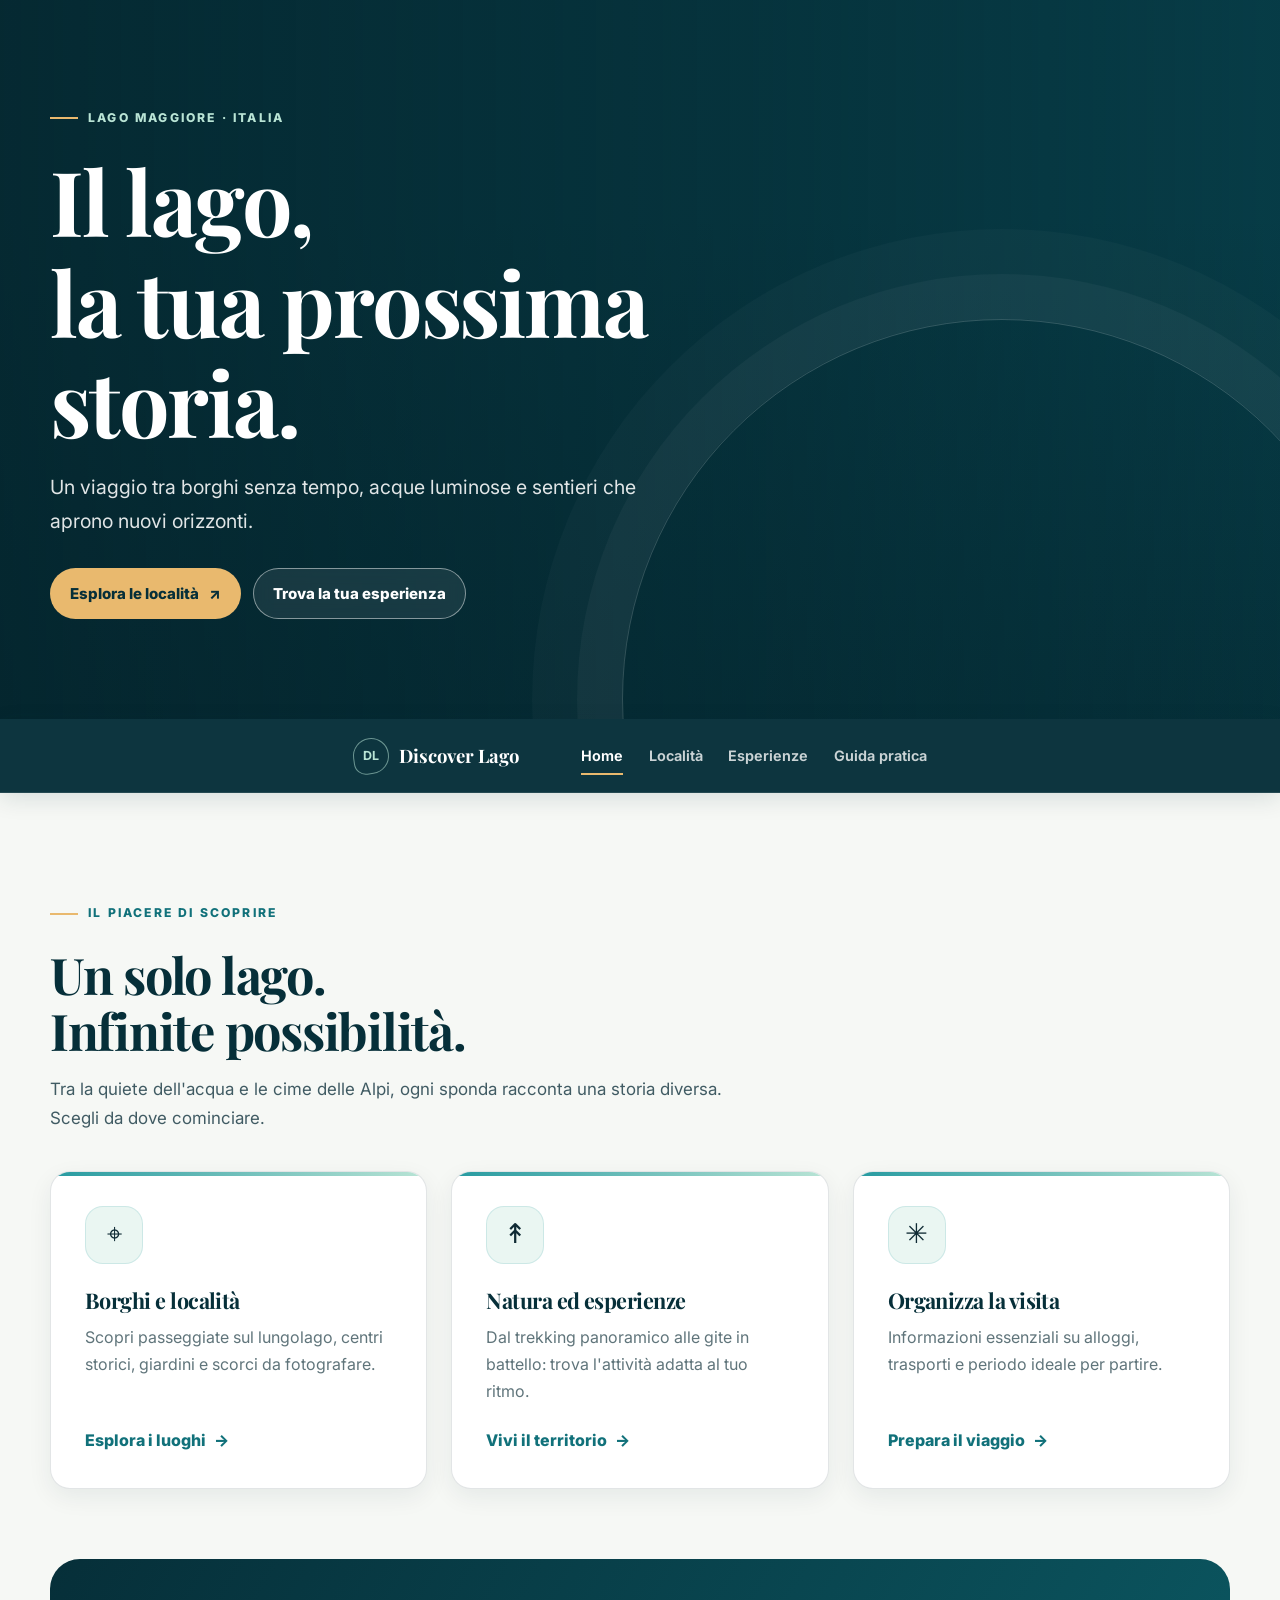
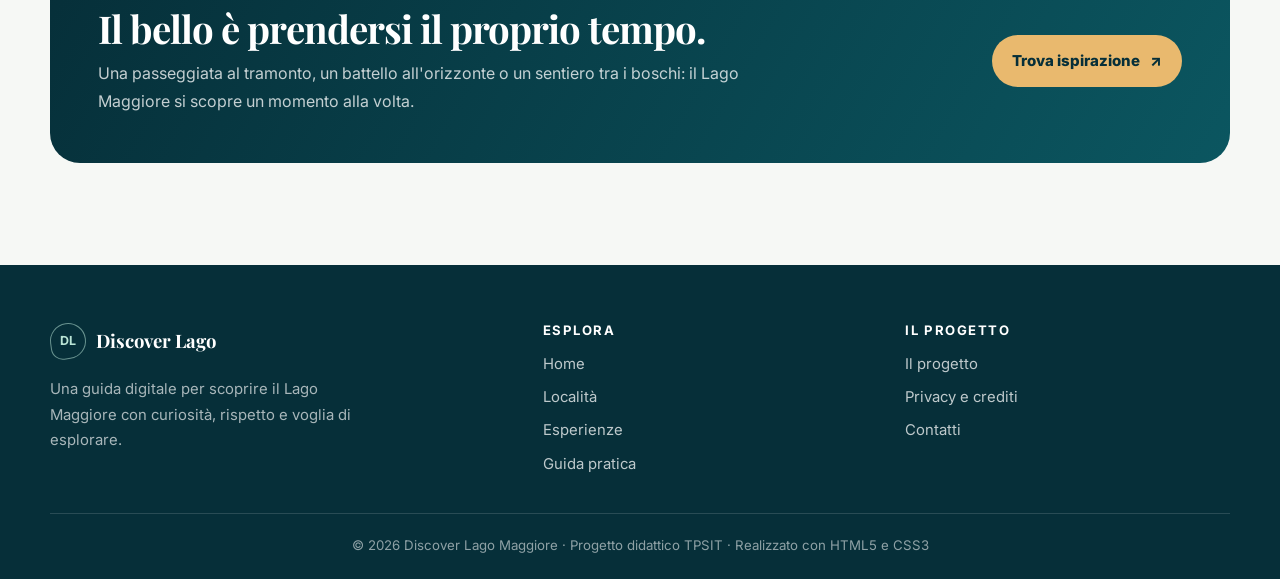
==== commit 9bc6dcd6: "fix: collega il footer alla pagina progetto" ====
--- a/index.html
+++ b/index.html
@@ -53,7 +53,7 @@
       <p>Una guida digitale per scoprire il Lago Maggiore con curiosità, rispetto e voglia di esplorare.</p>
     </div>
     <div><h2>Esplora</h2><div class="footer-links"><a href="index.html">Home</a><a href="localita.html">Località</a><a href="escursioni.html">Esperienze</a><a href="alloggi_info.html">Guida pratica</a></div></div>
-    <div><h2>Il progetto</h2><div class="footer-links"><a href="README.md">Documentazione</a><a href="privacy.html">Privacy e crediti</a><a href="mailto:info@discoverlago.it">Contatti</a></div></div>
+    <div><h2>Il progetto</h2><div class="footer-links"><a href="progetto.html">Il progetto</a><a href="privacy.html">Privacy e crediti</a><a href="mailto:info@discoverlago.it">Contatti</a></div></div>
   </div>
   <div class="footer-bottom">© 2026 Discover Lago Maggiore · Progetto didattico TPSIT · Realizzato con HTML5 e CSS3</div>
 </footer>
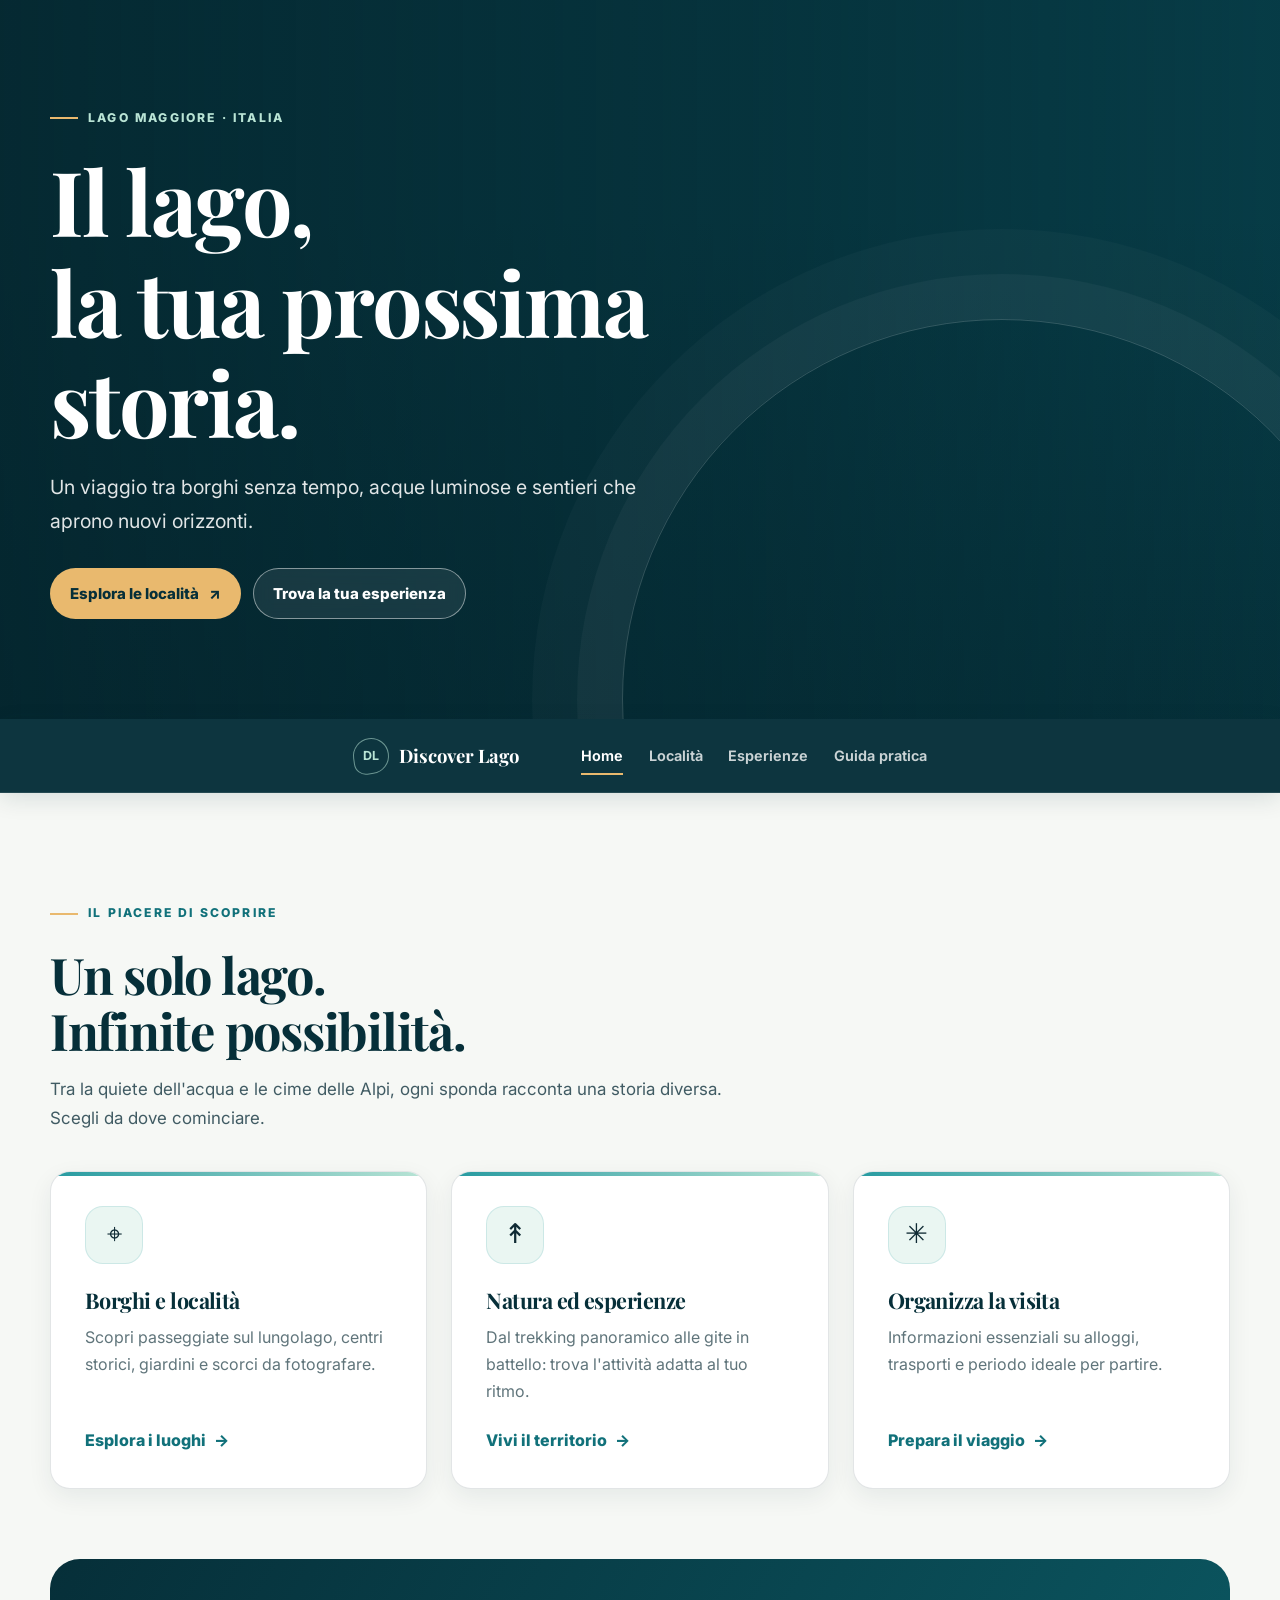
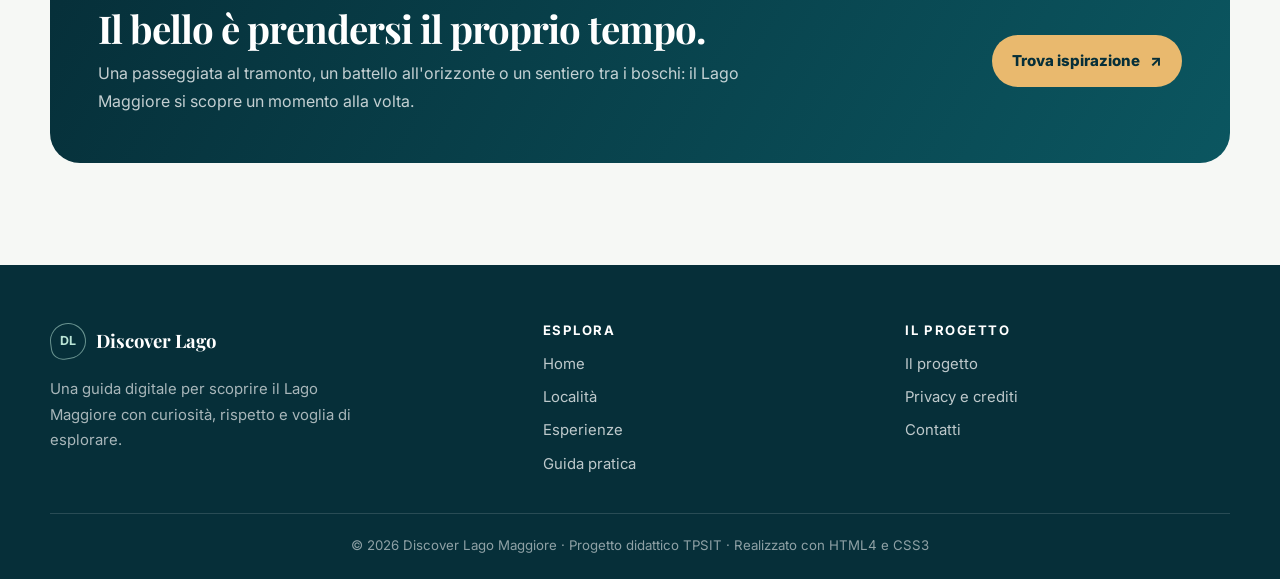
==== commit b5a9ca9a: "Update index.html" ====
--- a/index.html
+++ b/index.html
@@ -55,7 +55,7 @@
     <div><h2>Esplora</h2><div class="footer-links"><a href="index.html">Home</a><a href="localita.html">Località</a><a href="escursioni.html">Esperienze</a><a href="alloggi_info.html">Guida pratica</a></div></div>
     <div><h2>Il progetto</h2><div class="footer-links"><a href="progetto.html">Il progetto</a><a href="privacy.html">Privacy e crediti</a><a href="mailto:info@discoverlago.it">Contatti</a></div></div>
   </div>
-  <div class="footer-bottom">© 2026 Discover Lago Maggiore · Progetto didattico TPSIT · Realizzato con HTML5 e CSS3</div>
+  <div class="footer-bottom">© 2026 Discover Lago Maggiore · Progetto didattico TPSIT · Realizzato con HTML4 e CSS3</div>
 </footer>
 </body>
-</html>+</html>
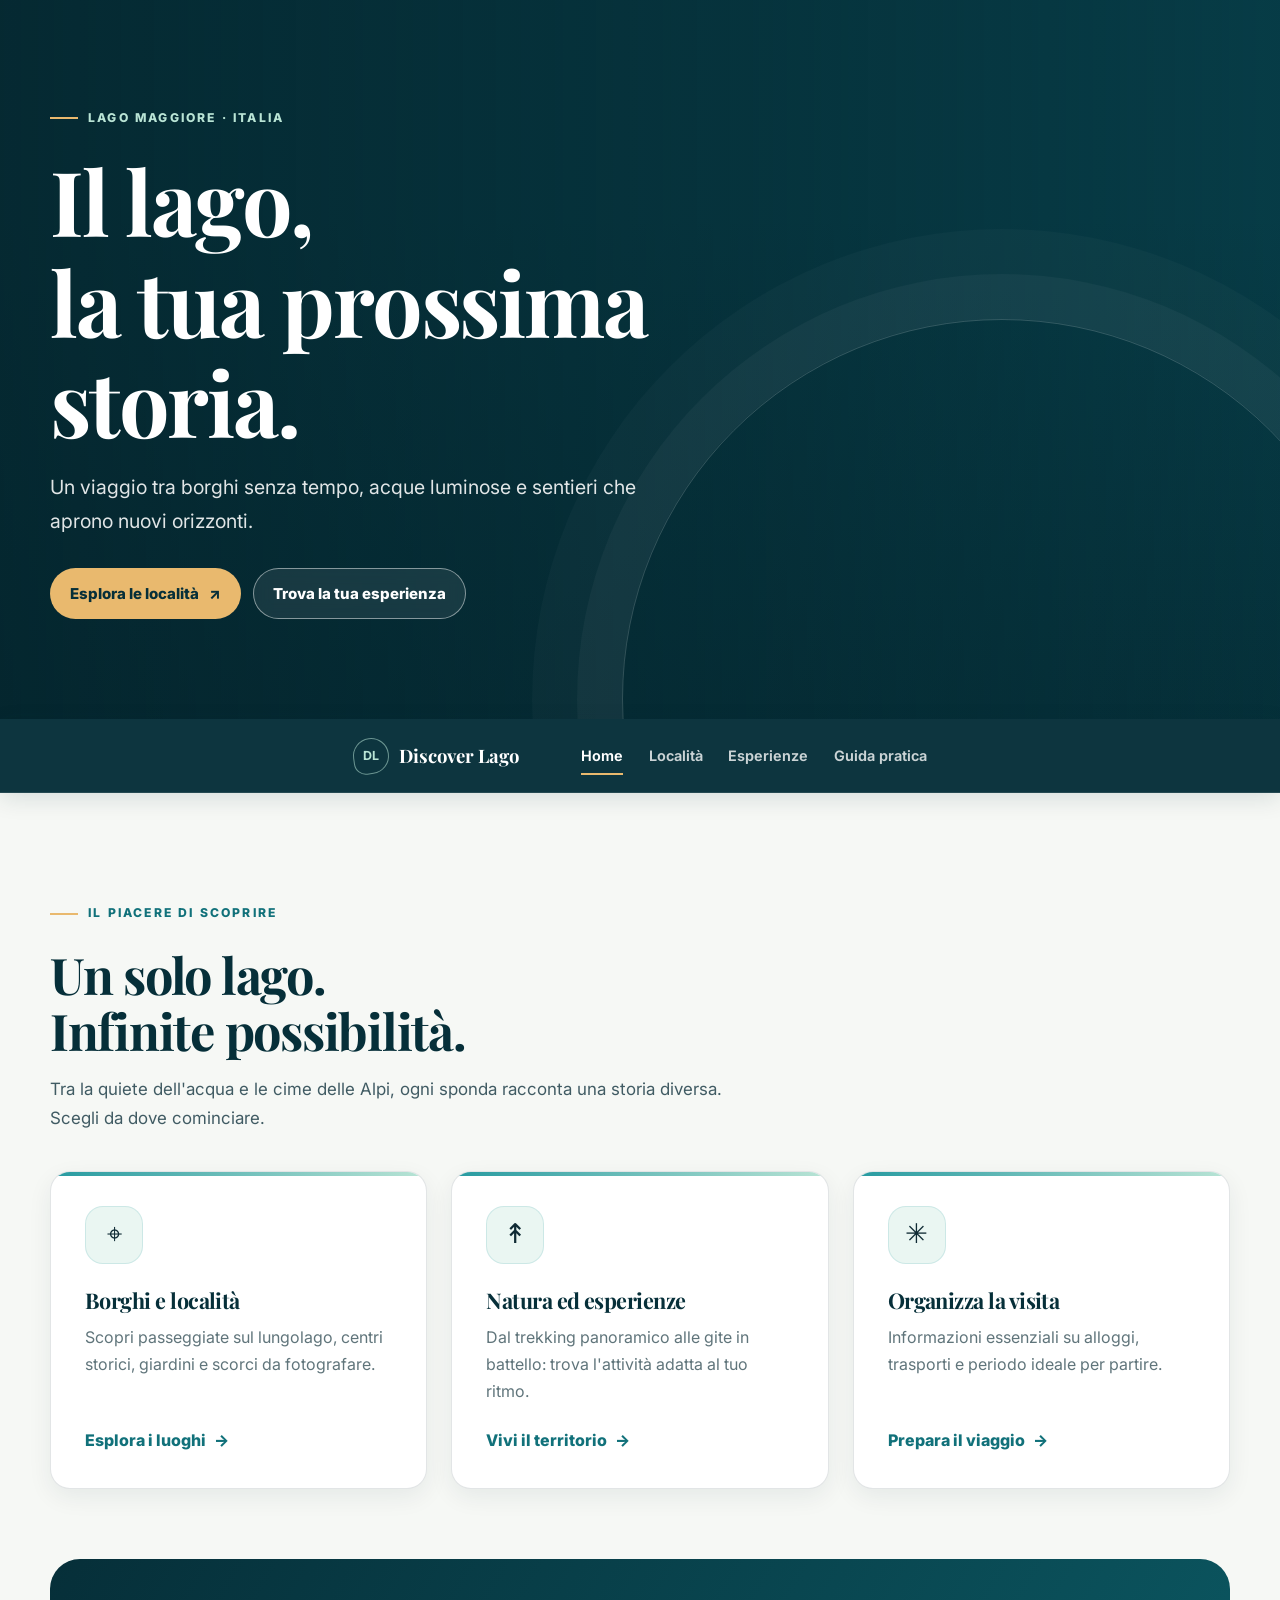
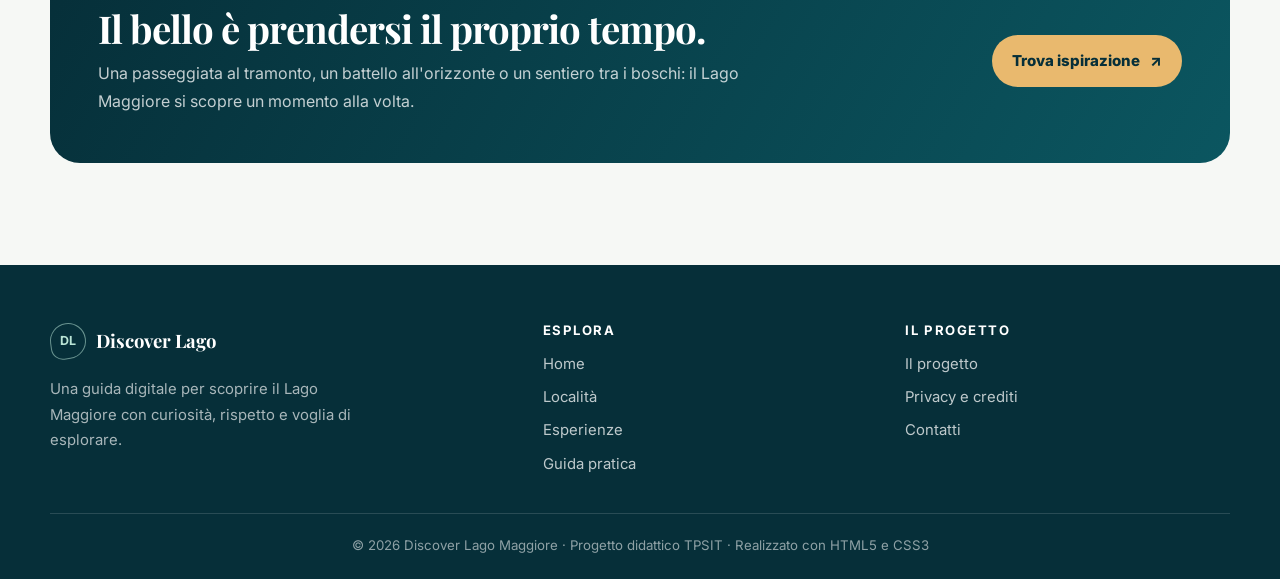
==== commit 2eeca2a0: "Update index.html" ====
--- a/index.html
+++ b/index.html
@@ -55,7 +55,7 @@
     <div><h2>Esplora</h2><div class="footer-links"><a href="index.html">Home</a><a href="localita.html">Località</a><a href="escursioni.html">Esperienze</a><a href="alloggi_info.html">Guida pratica</a></div></div>
     <div><h2>Il progetto</h2><div class="footer-links"><a href="progetto.html">Il progetto</a><a href="privacy.html">Privacy e crediti</a><a href="mailto:info@discoverlago.it">Contatti</a></div></div>
   </div>
-  <div class="footer-bottom">© 2026 Discover Lago Maggiore · Progetto didattico TPSIT · Realizzato con HTML4 e CSS3</div>
+  <div class="footer-bottom">© 2026 Discover Lago Maggiore · Progetto didattico TPSIT · Realizzato con HTML5 e CSS3</div>
 </footer>
 </body>
 </html>
